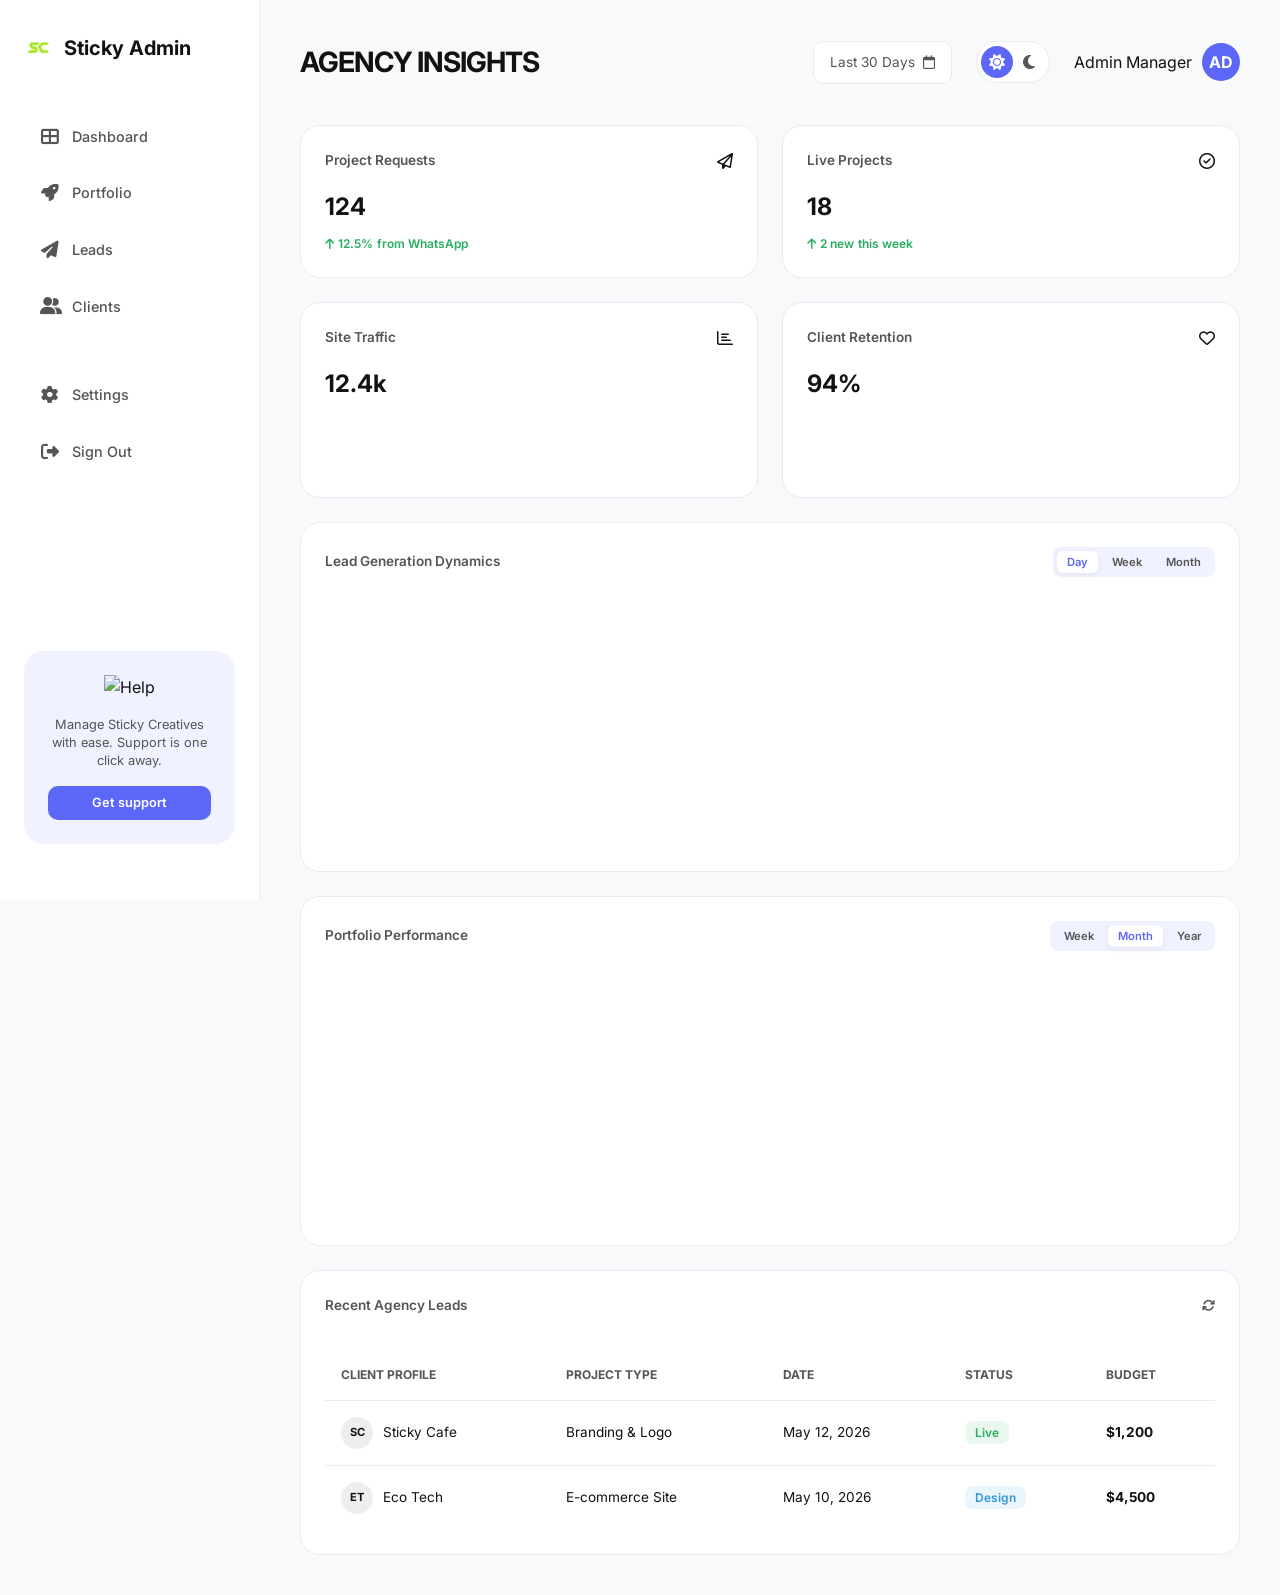
==== admin-dashboard.html @ 8ca0e558 "Finalize admin dashboard interactivity: interactive graphs, functional calendar, and client project " ====
<!DOCTYPE html>
<html lang="en">
<head>
    <meta charset="UTF-8">
    <meta name="viewport" content="width=device-width, initial-scale=1.0">
    <title>Admin Dashboard | Sticky Creatives</title>
    <link rel="icon" type="image/png" href="sticky-icon.png">
    <link rel="stylesheet" href="style.css">
    <link rel="stylesheet" href="https://cdnjs.cloudflare.com/ajax/libs/font-awesome/6.4.0/css/all.min.css">
    <link href="https://fonts.googleapis.com/css2?family=Inter:wght@300;400;500;600;700&display=swap" rel="stylesheet">
    <script src="https://cdn.jsdelivr.net/npm/chart.js"></script>
    <style>
        :root {
            --sidebar-width: 260px;
            --header-height: 80px;
            --transition: all 0.3s cubic-bezier(0.4, 0, 0.2, 1);
            
            /* Light Theme (Default in Image) */
            --bg-body: #F8F9FB;
            --bg-card: #FFFFFF;
            --bg-sidebar: #FFFFFF;
            --border-color: #E8EBF1;
            --text-main: #1A1D23;
            --text-muted: #8E95A2;
            --accent-primary: #5C67F7;
            --accent-secondary: #FF8F6B;
            --accent-success: #27AE60;
            --nav-active-bg: #F0F2FF;
            --nav-active-text: #5C67F7;
        }

        [data-theme="dark"] {
            --bg-body: #0C0D11;
            --bg-card: #15171E;
            --bg-sidebar: #15171E;
            --border-color: #242831;
            --text-main: #E2E4E9;
            --text-muted: #9499A5;
            --accent-primary: #5C67F7;
            --nav-active-bg: #FFFFFF;
            --nav-active-text: #1A1D23;
        }

        * {
            margin: 0;
            padding: 0;
            box-sizing: border-box;
            font-family: 'Inter', sans-serif;
        }

        body {
            background-color: var(--bg-body);
            color: var(--text-main);
            display: flex;
            min-height: 100vh;
            overflow-x: hidden;
            transition: background-color 0.4s ease;
        }

        /* Sidebar Styles */
        .sidebar {
            width: var(--sidebar-width);
            background: var(--bg-sidebar);
            border-right: 1px solid var(--border-color);
            display: flex;
            flex-direction: column;
            padding: 2rem 1.5rem;
            position: fixed;
            height: 100vh;
            z-index: 100;
            transition: var(--transition);
        }

        .sidebar-logo {
            display: flex;
            align-items: center;
            gap: 12px;
            margin-bottom: 3rem;
            font-weight: 700;
            font-size: 1.25rem;
            color: var(--text-main);
        }

        .sidebar-logo i {
            color: var(--accent-primary);
            font-size: 1.5rem;
        }

        .nav-group {
            margin-bottom: 2rem;
        }

        .nav-menu {
            list-style: none;
        }

        .nav-item {
            margin-bottom: 8px;
        }

        .nav-link {
            display: flex;
            align-items: center;
            gap: 12px;
            padding: 0.8rem 1rem;
            color: var(--text-muted);
            text-decoration: none;
            border-radius: 12px;
            font-weight: 500;
            font-size: 0.9rem;
            transition: var(--transition);
            cursor: pointer;
        }

        .nav-link:hover {
            color: var(--text-main);
            background: rgba(0, 0, 0, 0.02);
        }

        [data-theme="dark"] .nav-link:hover {
            background: rgba(255, 255, 255, 0.05);
        }

        .card:hover {
            transform: translateY(-5px);
            border-color: var(--accent-primary);
            box-shadow: 0 10px 30px rgba(92, 103, 247, 0.08);
        }

        [data-theme="light"] .card:hover {
            border-color: #AFFF00;
            box-shadow: 0 10px 30px rgba(175, 255, 0, 0.15);
        }

        /* View Switching */
        .view-section {
            display: none;
        }

        .view-section.active {
            display: block;
            animation: fadeIn 0.4s ease-out;
        }

        @keyframes fadeIn {
            from { opacity: 0; transform: translateY(10px); }
            to { opacity: 1; transform: translateY(0); }
        }

        /* Portfolio Specific */
        .upload-zone {
            border: 2px dashed var(--border-color);
            border-radius: 20px;
            padding: 3rem;
            text-align: center;
            cursor: pointer;
            transition: var(--transition);
            margin-bottom: 2rem;
        }

        .upload-zone:hover {
            border-color: var(--accent-primary);
            background: rgba(92, 103, 247, 0.02);
        }

        .portfolio-grid {
            display: grid;
            grid-template-columns: repeat(auto-fill, minmax(200px, 1fr));
            gap: 1.5rem;
        }

        .portfolio-item {
            position: relative;
            border-radius: 15px;
            overflow: hidden;
            aspect-ratio: 1;
            background: #eee;
        }

        .portfolio-item img {
            width: 100%;
            height: 100%;
            object-fit: cover;
        }

        .portfolio-item-overlay {
            position: absolute;
            inset: 0;
            background: rgba(0,0,0,0.5);
            display: flex;
            align-items: center;
            justify-content: center;
            opacity: 0;
            transition: var(--transition);
        }

        .portfolio-item:hover .portfolio-item-overlay {
            opacity: 1;
        }

        /* Form Controls */
        .form-group {
            margin-bottom: 1.5rem;
        }

        .form-group label {
            display: block;
            font-size: 0.85rem;
            font-weight: 600;
            margin-bottom: 0.5rem;
            color: var(--text-muted);
        }

        .form-control {
            width: 100%;
            padding: 0.8rem 1rem;
            border: 1px solid var(--border-color);
            border-radius: 12px;
            background: var(--bg-card);
            color: var(--text-main);
            font-size: 0.9rem;
        }

        /* Time Controls for Graphs */
        .time-controls {
            display: flex;
            background: var(--nav-active-bg);
            padding: 4px;
            border-radius: 8px;
            gap: 4px;
        }

        .time-btn {
            border: none;
            background: transparent;
            color: var(--text-muted);
            padding: 4px 10px;
            border-radius: 6px;
            font-size: 0.7rem;
            font-weight: 600;
            cursor: pointer;
            transition: var(--transition);
        }

        .time-btn:hover {
            color: var(--accent-primary);
        }

        .time-btn.active {
            background: var(--bg-card);
            color: var(--accent-primary);
            box-shadow: 0 2px 8px rgba(0,0,0,0.05);
        }

        .nav-link i {
            font-size: 1.1rem;
            width: 20px;
            text-align: center;
        }

        .sidebar-bottom {
            margin-top: auto;
        }

        .help-card {
            background: var(--nav-active-bg);
            border-radius: 20px;
            padding: 1.5rem;
            text-align: center;
            margin-bottom: 1.5rem;
        }

        .help-card img {
            width: 80px;
            margin-top: -40px;
            margin-bottom: 1rem;
        }

        .help-card p {
            font-size: 0.8rem;
            color: var(--text-muted);
            margin-bottom: 1rem;
            line-height: 1.4;
        }

        .btn-help {
            background: var(--accent-primary);
            color: white;
            border: none;
            padding: 0.6rem 1.2rem;
            border-radius: 10px;
            font-size: 0.8rem;
            font-weight: 600;
            cursor: pointer;
            width: 100%;
        }

        /* Main Content */
        .main-container {
            margin-left: var(--sidebar-width);
            flex-grow: 1;
            padding: 2.5rem;
            width: calc(100% - var(--sidebar-width));
        }

        .header {
            display: flex;
            justify-content: space-between;
            align-items: center;
            margin-bottom: 2.5rem;
        }

        .header-title h1 {
            font-size: 1.75rem;
            font-weight: 700;
        }

        .header-actions {
            display: flex;
            align-items: center;
            gap: 1.5rem;
        }

        .date-picker {
            background: var(--bg-card);
            border: 1px solid var(--border-color);
            padding: 0.6rem 1rem;
            border-radius: 10px;
            font-size: 0.85rem;
            color: var(--text-muted);
            display: flex;
            align-items: center;
            gap: 8px;
        }

        .theme-toggle {
            display: flex;
            background: var(--bg-card);
            border: 1px solid var(--border-color);
            padding: 4px;
            border-radius: 100px;
            cursor: pointer;
        }

        .theme-btn {
            width: 32px;
            height: 32px;
            display: flex;
            align-items: center;
            justify-content: center;
            border-radius: 50%;
            color: var(--text-muted);
            transition: var(--transition);
        }

        .theme-btn.active {
            background: var(--accent-primary);
            color: white;
        }

        .user-profile {
            display: flex;
            align-items: center;
            gap: 10px;
        }

        .user-profile img {
            width: 38px;
            height: 38px;
            border-radius: 50%;
            object-fit: cover;
        }

        /* Grid Layout */
        .dashboard-grid {
            display: grid;
            grid-template-columns: repeat(4, 1fr);
            gap: 1.5rem;
        }

        .card {
            background: var(--bg-card);
            border: 1px solid var(--border-color);
            border-radius: 20px;
            padding: 1.5rem;
            transition: var(--transition);
        }

        .card-header {
            display: flex;
            justify-content: space-between;
            align-items: center;
            margin-bottom: 1rem;
        }

        .card-title {
            font-size: 0.85rem;
            color: var(--text-muted);
            font-weight: 600;
        }

        .card-value {
            font-size: 1.5rem;
            font-weight: 700;
            margin-bottom: 0.5rem;
        }

        .card-trend {
            font-size: 0.75rem;
            font-weight: 600;
            display: flex;
            align-items: center;
            gap: 4px;
        }

        .trend-up { color: var(--accent-success); }
        .trend-down { color: #E74C3C; }

        /* Custom Card Styles from Image */
        .card-orders { grid-column: span 1; }
        .card-approved { grid-column: span 1; }
        .card-users { grid-column: span 1; }
        .card-subscriptions { grid-column: span 1; }

        .card-total { grid-column: span 1; }
        .card-revenue { grid-column: span 1; }

        .card-sales { grid-column: span 2; min-height: 350px; }
        .card-invoices { grid-column: span 1; }
        .card-funds { grid-column: span 1; }

        .card-activity { grid-column: span 2; min-height: 350px; }
        .card-table { grid-column: span 2; }

        /* Tables */
        .data-table {
            width: 100%;
            border-collapse: collapse;
            margin-top: 1rem;
        }

        .data-table th {
            text-align: left;
            font-size: 0.75rem;
            color: var(--text-muted);
            text-transform: uppercase;
            padding: 1rem;
            border-bottom: 1px solid var(--border-color);
        }

        .data-table td {
            padding: 1rem;
            font-size: 0.85rem;
            border-bottom: 1px solid var(--border-color);
        }

        .data-table tr:last-child td {
            border-bottom: none;
        }

        .status-badge {
            padding: 4px 10px;
            border-radius: 8px;
            font-size: 0.75rem;
            font-weight: 600;
        }

        .status-delivered { background: rgba(39, 174, 96, 0.1); color: #27AE60; }
        .status-processed { background: rgba(52, 152, 219, 0.1); color: #3498DB; }
        .status-cancelled { background: rgba(231, 76, 60, 0.1); color: #E74C3C; }

        .user-cell {
            display: flex;
            align-items: center;
            gap: 10px;
        }

        .user-cell img {
            width: 32px;
            height: 32px;
            border-radius: 50%;
        }

        @media (max-width: 1400px) {
            .dashboard-grid { grid-template-columns: repeat(2, 1fr); }
            .card-sales, .card-activity, .card-table { grid-column: span 2; }
        }

        @media (max-width: 992px) {
            .sidebar { transform: translateX(-100%); }
            .main-container { margin-left: 0; width: 100%; }
        }
    </style>
</head>
<body data-theme="light">

    <aside class="sidebar">
        <div class="sidebar-logo">
            <img src="sticky-icon.png" alt="Logo" style="height: 28px; filter: none;">
            <span>Sticky Admin</span>
        </div>

        <div class="nav-group">
            <ul class="nav-menu">
                <li class="nav-item">
                    <a class="nav-link active" onclick="showView('dashboard')">
                        <i class="fas fa-th-large"></i>
                        <span>Dashboard</span>
                    </a>
                </li>
                <li class="nav-item">
                    <a class="nav-link" onclick="showView('portfolio')">
                        <i class="fas fa-rocket"></i>
                        <span>Portfolio</span>
                    </a>
                </li>
                <li class="nav-item">
                    <a class="nav-link" onclick="showView('leads')">
                        <i class="fas fa-paper-plane"></i>
                        <span>Leads</span>
                    </a>
                </li>
                <li class="nav-item">
                    <a class="nav-link" onclick="showView('clients')">
                        <i class="fas fa-user-friends"></i>
                        <span>Clients</span>
                    </a>
                </li>
            </ul>
        </div>

        <div class="nav-group">
            <ul class="nav-menu">
                <li class="nav-item">
                    <a class="nav-link" onclick="showView('settings')">
                        <i class="fas fa-cog"></i>
                        <span>Settings</span>
                    </a>
                </li>
                <li class="nav-item">
                    <a class="nav-link" href="admin.html" onclick="logout(event)">
                        <i class="fas fa-sign-out-alt"></i>
                        <span>Sign Out</span>
                    </a>
                </li>
            </ul>
        </div>

        <div class="sidebar-bottom">
            <div class="help-card">
                <img src="https://cdn-icons-png.flaticon.com/512/4140/4140037.png" alt="Help">
                <p>Manage Sticky Creatives with ease. Support is one click away.</p>
                <button class="btn-help" onclick="getSupport()">Get support</button>
            </div>
        </div>
    </aside>

    <main class="main-container">
        <header class="header">
            <div class="header-title">
                <h1>Agency Insights</h1>
            </div>
            <div class="header-actions">
                <div class="date-picker" onclick="openCalendar()">
                    <span>Last 30 Days</span>
                    <i class="far fa-calendar"></i>
                </div>
                <div class="theme-toggle" onclick="toggleTheme()">
                    <div class="theme-btn active" id="theme-light">
                        <i class="fas fa-sun"></i>
                    </div>
                    <div class="theme-btn" id="theme-dark">
                        <i class="fas fa-moon"></i>
                    </div>
                </div>
                <div class="user-profile">
                    <span>Admin Manager</span>
                    <div style="width: 38px; height: 38px; border-radius: 50%; background: var(--accent-primary); display: flex; align-items: center; justify-content: center; color: white; font-weight: bold;">AD</div>
                </div>
            </div>
        </header>

        <div id="dashboard-view" class="view-section active">
            <div class="dashboard-grid">
                <!-- Row 1 -->
                <div class="card card-orders">
                    <div class="card-header">
                        <span class="card-title">Project Requests</span>
                        <i class="far fa-paper-plane"></i>
                    </div>
                    <div class="card-value">124</div>
                    <div class="card-trend trend-up">
                        <i class="fas fa-arrow-up"></i> 12.5% <span>from WhatsApp</span>
                    </div>
                </div>

                <div class="card card-approved">
                    <div class="card-header">
                        <span class="card-title">Live Projects</span>
                        <i class="far fa-check-circle"></i>
                    </div>
                    <div class="card-value">18</div>
                    <div class="card-trend trend-up">
                        <i class="fas fa-arrow-up"></i> 2 new <span>this week</span>
                    </div>
                </div>

                <div class="card card-users">
                    <div class="card-header">
                        <span class="card-title">Site Traffic</span>
                        <i class="far fa-chart-bar"></i>
                    </div>
                    <div class="card-value">12.4k</div>
                    <div style="height: 60px; margin-top: 10px;">
                        <canvas id="usersChart"></canvas>
                    </div>
                </div>

                <div class="card card-subscriptions">
                    <div class="card-header">
                        <span class="card-title">Client Retention</span>
                        <i class="far fa-heart"></i>
                    </div>
                    <div class="card-value">94%</div>
                    <div style="height: 60px; margin-top: 10px;">
                        <canvas id="subsChart"></canvas>
                    </div>
                </div>

                <!-- Row 2 -->
                <div class="card card-sales">
                    <div class="card-header">
                        <span class="card-title">Lead Generation Dynamics</span>
                        <div class="time-controls">
                            <button class="time-btn active" onclick="updateSalesData('day')">Day</button>
                            <button class="time-btn" onclick="updateSalesData('week')">Week</button>
                            <button class="time-btn" onclick="updateSalesData('month')">Month</button>
                        </div>
                    </div>
                    <div style="height: 250px;">
                        <canvas id="salesChart"></canvas>
                    </div>
                </div>

                <div class="card card-activity">
                    <div class="card-header">
                        <span class="card-title">Portfolio Performance</span>
                        <div class="time-controls">
                            <button class="time-btn" onclick="updateActivityData('week')">Week</button>
                            <button class="time-btn active" onclick="updateActivityData('month')">Month</button>
                            <button class="time-btn" onclick="updateActivityData('year')">Year</button>
                        </div>
                    </div>
                    <div style="height: 250px;">
                        <canvas id="activityChart"></canvas>
                    </div>
                </div>

                <div class="card card-table">
                    <div class="card-header">
                        <span class="card-title">Recent Agency Leads</span>
                        <i class="fas fa-sync" style="font-size: 0.8rem; color: var(--text-muted); cursor:pointer;"></i>
                    </div>
                    <div style="overflow-x: auto;">
                        <table class="data-table">
                            <thead>
                                <tr>
                                    <th>Client Profile</th>
                                    <th>Project Type</th>
                                    <th>Date</th>
                                    <th>Status</th>
                                    <th>Budget</th>
                                </tr>
                            </thead>
                            <tbody>
                                <tr>
                                    <td>
                                        <div class="user-cell">
                                            <div style="width: 32px; height: 32px; border-radius: 50%; background: #eee; display: flex; align-items: center; justify-content: center; font-size: 0.7rem; font-weight: bold;">SC</div>
                                            <span>Sticky Cafe</span>
                                        </div>
                                    </td>
                                    <td>Branding & Logo</td>
                                    <td>May 12, 2026</td>
                                    <td><span class="status-badge status-delivered">Live</span></td>
                                    <td><strong>$1,200</strong></td>
                                </tr>
                                <tr>
                                    <td>
                                        <div class="user-cell">
                                            <div style="width: 32px; height: 32px; border-radius: 50%; background: #eee; display: flex; align-items: center; justify-content: center; font-size: 0.7rem; font-weight: bold;">ET</div>
                                            <span>Eco Tech</span>
                                        </div>
                                    </td>
                                    <td>E-commerce Site</td>
                                    <td>May 10, 2026</td>
                                    <td><span class="status-badge status-processed">Design</span></td>
                                    <td><strong>$4,500</strong></td>
                                </tr>
                            </tbody>
                        </table>
                    </div>
                </div>
            </div>
        </div>

        <!-- Portfolio View -->
        <div id="portfolio-view" class="view-section">
            <div class="header" style="margin-bottom: 1.5rem;">
                <h2 style="font-size: 1.5rem;">Portfolio Management</h2>
                <button class="btn-help" style="width: auto; padding: 0.6rem 1.5rem;" onclick="document.getElementById('upload-modal').style.display='flex'">+ Add New Work</button>
            </div>
            
            <div class="card" style="margin-bottom: 2rem;">
                <div class="upload-zone" onclick="document.getElementById('upload-modal').style.display='flex'">
                    <i class="fas fa-cloud-upload-alt" style="font-size: 3rem; color: var(--accent-primary); margin-bottom: 1rem;"></i>
                    <h3>Upload New Project Image</h3>
                    <p>Drag and drop or click to browse files</p>
                </div>
            </div>

            <div class="portfolio-grid">
                <div class="portfolio-item">
                    <img src="https://images.unsplash.com/photo-1561070791-2526d30994b5?ixlib=rb-1.2.1&auto=format&fit=crop&w=400&q=80" alt="Work 1">
                    <div class="portfolio-item-overlay">
                        <button class="btn-help" style="width: auto;"><i class="fas fa-trash"></i></button>
                    </div>
                </div>
                <div class="portfolio-item">
                    <img src="https://images.unsplash.com/photo-1558655146-d09347e92766?ixlib=rb-1.2.1&auto=format&fit=crop&w=400&q=80" alt="Work 2">
                    <div class="portfolio-item-overlay">
                        <button class="btn-help" style="width: auto;"><i class="fas fa-trash"></i></button>
                    </div>
                </div>
                <div class="portfolio-item">
                    <img src="https://images.unsplash.com/photo-1626785774573-4b799315345d?ixlib=rb-1.2.1&auto=format&fit=crop&w=400&q=80" alt="Work 3">
                    <div class="portfolio-item-overlay">
                        <button class="btn-help" style="width: auto;"><i class="fas fa-trash"></i></button>
                    </div>
                </div>
            </div>
        </div>

        <!-- Leads View -->
        <div id="leads-view" class="view-section">
            <h2 style="margin-bottom: 1.5rem;">Incoming Leads</h2>
            <div class="card card-table">
                <table class="data-table">
                    <thead>
                        <tr>
                            <th>Name</th>
                            <th>Email</th>
                            <th>Project</th>
                            <th>Source</th>
                            <th>Date</th>
                            <th>Action</th>
                        </tr>
                    </thead>
                    <tbody>
                        <tr>
                            <td>John Doe</td>
                            <td>john@example.com</td>
                            <td>Web Design</td>
                            <td>Contact Form</td>
                            <td>May 13, 2026</td>
                            <td><button class="btn-help" style="width: auto; padding: 4px 10px;">Reply</button></td>
                        </tr>
                        <tr>
                            <td>Sarah Smith</td>
                            <td>sarah@tech.co</td>
                            <td>Branding</td>
                            <td>WhatsApp</td>
                            <td>May 12, 2026</td>
                            <td><button class="btn-help" style="width: auto; padding: 4px 10px;">Reply</button></td>
                        </tr>
                    </tbody>
                </table>
            </div>
        </div>

        <!-- Clients View -->
        <div id="clients-view" class="view-section">
            <h2 style="margin-bottom: 1.5rem;">Our Clients</h2>
            <div class="dashboard-grid" style="grid-template-columns: repeat(auto-fill, minmax(300px, 1fr));">
                <div class="card">
                    <div class="user-profile" style="margin-bottom: 1rem;">
                        <div style="width: 50px; height: 50px; border-radius: 50%; background: #AFFF00; display: flex; align-items: center; justify-content: center; font-weight: bold; color: #000;">SC</div>
                        <div>
                            <div style="font-weight: 700;">Sticky Cafe</div>
                            <div style="font-size: 0.8rem; color: var(--text-muted);">Active Client</div>
                        </div>
                    </div>
                    <p style="font-size: 0.85rem; color: var(--text-muted); margin-bottom: 1rem;">Working on full branding suite and menu design.</p>
                    <button class="btn-help" style="width: 100%;" onclick="showClientProjects('Sticky Cafe')">View Projects</button>
                </div>
                <div class="card">
                    <div class="user-profile" style="margin-bottom: 1rem;">
                        <div style="width: 50px; height: 50px; border-radius: 50%; background: #5C67F7; display: flex; align-items: center; justify-content: center; font-weight: bold; color: #fff;">ET</div>
                        <div>
                            <div style="font-weight: 700;">Eco Tech</div>
                            <div style="font-size: 0.8rem; color: var(--text-muted);">Project-based</div>
                        </div>
                    </div>
                    <p style="font-size: 0.85rem; color: var(--text-muted); margin-bottom: 1rem;">E-commerce development for sustainable products.</p>
                    <button class="btn-help" style="width: 100%;" onclick="showClientProjects('Eco Tech')">View Projects</button>
                </div>
            </div>
        </div>

        <!-- Settings View -->
        <div id="settings-view" class="view-section">
            <h2 style="margin-bottom: 1.5rem;">Agency Settings</h2>
            <div class="card" style="max-width: 600px;">
                <div class="form-group">
                    <label>Agency Name</label>
                    <input type="text" class="form-control" value="Sticky Creatives">
                </div>
                <div class="form-group">
                    <label>Admin Email</label>
                    <input type="email" class="form-control" value="admin@stickycreatives.com">
                </div>
                <div class="form-group">
                    <label>WhatsApp Integration Number</label>
                    <input type="text" class="form-control" value="+254 700 000 000">
                </div>
                <button class="btn-help" style="width: auto; padding: 0.8rem 2rem;">Save Changes</button>
            </div>
        </div>
    </main>

    <!-- Upload Modal -->
    <div id="upload-modal" style="display: none; position: fixed; inset: 0; background: rgba(0,0,0,0.5); z-index: 1000; align-items: center; justify-content: center; backdrop-filter: blur(5px);">
        <div class="card" style="width: 500px; padding: 2.5rem;">
            <div class="header" style="margin-bottom: 2rem;">
                <h2>Add New Project</h2>
                <i class="fas fa-times" style="cursor: pointer;" onclick="document.getElementById('upload-modal').style.display='none'"></i>
            </div>
            <div class="form-group">
                <label>Project Title</label>
                <input type="text" class="form-control" placeholder="e.g. Modern Branding">
            </div>
            <div class="form-group">
                <label>Category</label>
                <select class="form-control">
                    <option>Web Design</option>
                    <option>Branding</option>
                    <option>Social Media</option>
                </select>
            </div>
            <div class="upload-zone" style="padding: 1.5rem; margin-bottom: 1.5rem;">
                <i class="fas fa-image" style="font-size: 2rem; color: var(--accent-primary); margin-bottom: 0.5rem;"></i>
                <p style="font-size: 0.8rem;">Click to upload image</p>
            </div>
            <button class="btn-help" style="width: 100%; padding: 1rem;">Publish to Portfolio</button>
        </div>
    </div>

    <!-- Calendar Modal -->
    <div id="calendar-modal" style="display: none; position: fixed; inset: 0; background: rgba(0,0,0,0.5); z-index: 1000; align-items: center; justify-content: center; backdrop-filter: blur(5px);">
        <div class="card" style="width: 400px; padding: 2rem;">
            <div class="header" style="margin-bottom: 1.5rem;">
                <h2>Select Period</h2>
                <i class="fas fa-times" style="cursor: pointer;" onclick="document.getElementById('calendar-modal').style.display='none'"></i>
            </div>
            <div style="display: grid; grid-template-columns: repeat(3, 1fr); gap: 10px;">
                <button class="btn-help" style="width: auto;" onclick="selectDate('May 2026')">May 2026</button>
                <button class="btn-help" style="width: auto;" onclick="selectDate('April 2026')">April 2026</button>
                <button class="btn-help" style="width: auto;" onclick="selectDate('March 2026')">March 2026</button>
                <button class="btn-help" style="width: auto;" onclick="selectDate('Feb 2026')">Feb 2026</button>
                <button class="btn-help" style="width: auto;" onclick="selectDate('Jan 2026')">Jan 2026</button>
                <button class="btn-help" style="width: auto;" onclick="selectDate('Q1 2026')">Q1 2026</button>
            </div>
        </div>
    </div>

    <script>
        function toggleTheme() {
            const body = document.body;
            const currentTheme = body.getAttribute('data-theme');
            const newTheme = currentTheme === 'light' ? 'dark' : 'light';
            
            body.setAttribute('data-theme', newTheme);
            document.getElementById('theme-light').classList.toggle('active');
            document.getElementById('theme-dark').classList.toggle('active');
            
            // Save theme preference
            localStorage.setItem('admin_theme', newTheme);
            
            // Update charts colors
            updateCharts(newTheme);
        }

        // Load saved theme
        const savedTheme = localStorage.getItem('admin_theme') || 'light';
        document.body.setAttribute('data-theme', savedTheme);
        if (savedTheme === 'dark') {
            document.getElementById('theme-light').classList.remove('active');
            document.getElementById('theme-dark').classList.add('active');
        }

        // Charts
        let salesChart, activityChart, usersChart, subsChart;

        function initCharts() {
            const isDark = document.body.getAttribute('data-theme') === 'dark';
            const gridColor = isDark ? '#242831' : '#E8EBF1';
            const textColor = isDark ? '#9499A5' : '#8E95A2';

            // Sales Chart (Bar)
            const ctxSales = document.getElementById('salesChart').getContext('2d');
            salesChart = new Chart(ctxSales, {
                type: 'bar',
                data: {
                    labels: ['Mon', 'Tue', 'Wed', 'Thu', 'Fri', 'Sat', 'Sun'],
                    datasets: [{
                        label: 'Leads',
                        data: [12, 19, 15, 25, 22, 30, 28],
                        backgroundColor: '#5C67F7',
                        borderRadius: 5,
                        barThickness: 12
                    }]
                },
                options: {
                    responsive: true,
                    maintainAspectRatio: false,
                    plugins: { legend: { display: false } },
                    scales: {
                        y: { 
                            grid: { color: gridColor, drawBorder: false },
                            ticks: { color: textColor, font: { size: 10 } }
                        },
                        x: { 
                            grid: { display: false },
                            ticks: { color: textColor, font: { size: 10 } }
                        }
                    }
                }
            });

            // Activity Chart (Line)
            const ctxActivity = document.getElementById('activityChart').getContext('2d');
            activityChart = new Chart(ctxActivity, {
                type: 'line',
                data: {
                    labels: ['Jan', 'Feb', 'Mar', 'Apr', 'May', 'Jun', 'Jul'],
                    datasets: [{
                        data: [5, 8, 12, 10, 18, 15, 22],
                        borderColor: '#9B51E0',
                        backgroundColor: 'transparent',
                        borderWidth: 3,
                        pointRadius: 4,
                        pointBackgroundColor: '#9B51E0',
                        tension: 0.4
                    }]
                },
                options: {
                    responsive: true,
                    maintainAspectRatio: false,
                    plugins: { legend: { display: false } },
                    scales: {
                        y: { 
                            grid: { color: gridColor, drawBorder: false },
                            ticks: { color: textColor, font: { size: 10 } }
                        },
                        x: { 
                            grid: { display: false },
                            ticks: { color: textColor, font: { size: 10 } }
                        }
                    }
                }
            });

            // Small Users Chart (Donut)
            const ctxUsers = document.getElementById('usersChart').getContext('2d');
            usersChart = new Chart(ctxUsers, {
                type: 'doughnut',
                data: {
                    labels: ['Search', 'Social', 'Direct'],
                    datasets: [{
                        data: [45, 35, 20],
                        backgroundColor: ['#F2994A', '#F2C94C', '#EB5757'],
                        borderWidth: 0,
                        cutout: '75%'
                    }]
                },
                options: {
                    responsive: true,
                    maintainAspectRatio: false,
                    plugins: { legend: { display: false } }
                }
            });

            // Small Subs Chart (Donut)
            const ctxSubs = document.getElementById('subsChart').getContext('2d');
            subsChart = new Chart(ctxSubs, {
                type: 'doughnut',
                data: {
                    labels: ['Recurring', 'One-time'],
                    datasets: [{
                        data: [85, 15],
                        backgroundColor: ['#2D9CDB', '#56CCF2'],
                        borderWidth: 0,
                        cutout: '75%'
                    }]
                },
                options: {
                    responsive: true,
                    maintainAspectRatio: false,
                    plugins: { legend: { display: false } }
                }
            });
        }

        function updateCharts(theme) {
            const isDark = theme === 'dark';
            const gridColor = isDark ? '#242831' : '#E8EBF1';
            const textColor = isDark ? '#9499A5' : '#8E95A2';

            if(salesChart) {
                salesChart.options.scales.y.grid.color = gridColor;
                salesChart.options.scales.y.ticks.color = textColor;
                salesChart.options.scales.x.ticks.color = textColor;
                salesChart.update();
            }
            if(activityChart) {
                activityChart.options.scales.y.grid.color = gridColor;
                activityChart.options.scales.y.ticks.color = textColor;
                activityChart.options.scales.x.ticks.color = textColor;
                activityChart.update();
            }
        }

        window.onload = initCharts;

        function showView(viewId) {
            console.log("Switching to view:", viewId);
            
            // Hide all views
            document.querySelectorAll('.view-section').forEach(section => {
                section.classList.remove('active');
            });
            
            // Show target view
            const targetView = document.getElementById(viewId + '-view');
            if (targetView) {
                targetView.classList.add('active');
            }
            
            // Update sidebar active state
            document.querySelectorAll('.nav-link').forEach(link => {
                link.classList.remove('active');
                if (link.getAttribute('onclick') && link.getAttribute('onclick').includes(viewId)) {
                    link.classList.add('active');
                }
            });

            // Update Header Title
            const titles = {
                'dashboard': 'Agency Insights',
                'portfolio': 'Project Portfolio',
                'leads': 'Leads & Inquiries',
                'clients': 'Client Relationships',
                'settings': 'Admin Preferences'
            };
            if (titles[viewId]) {
                document.querySelector('.header-title h1').innerText = titles[viewId];
            }
        }

        // Graph Update Logic
        const salesData = {
            day: [12, 19, 15, 25, 22, 30, 28],
            week: [120, 150, 140, 200, 180, 250, 210],
            month: [450, 600, 550, 800, 750, 950, 850]
        };

        const activityData = {
            week: [5, 8, 12, 10, 18, 15, 22],
            month: [25, 35, 45, 40, 60, 55, 75],
            year: [200, 450, 300, 600, 400, 750, 500]
        };

        function updateSalesData(type) {
            salesChart.data.datasets[0].data = salesData[type];
            salesChart.update();
            
            // Update UI
            event.target.parentElement.querySelectorAll('.time-btn').forEach(btn => btn.classList.remove('active'));
            event.target.classList.add('active');
        }

        function updateActivityData(type) {
            activityChart.data.datasets[0].data = activityData[type];
            activityChart.update();
            
            // Update UI
            event.target.parentElement.querySelectorAll('.time-btn').forEach(btn => btn.classList.remove('active'));
            event.target.classList.add('active');
        }

        function showClientProjects(clientName) {
            alert("Showing all projects for: " + clientName + "\n\n1. " + clientName + " Branding\n2. " + clientName + " Web Development\n3. " + clientName + " UI Design");
        }

        function openCalendar() {
            document.getElementById('calendar-modal').style.display = 'flex';
        }

        function selectDate(dateStr) {
            document.querySelector('.date-picker span').innerText = dateStr;
            document.getElementById('calendar-modal').style.display = 'none';
            // Mock data update
            alert("Dashboard data updated for: " + dateStr);
        }

        function getSupport() {
            const ticketId = "STK-" + Math.floor(Math.random() * 10000);
            alert("Support Ticket Created: " + ticketId + "\n\nAn agent from Sticky Creatives will contact you shortly via email or WhatsApp.");
        }

        function logout(e) {
            e.preventDefault();
            if(confirm("Are you sure you want to sign out?")) {
                window.location.href = "admin.html";
            }
        }
    </script>
</body>
</html>
---- style.css ----
@import url('https://fonts.googleapis.com/css2?family=Outfit:wght@300;400;600;800&display=swap');

:root {
    /* Base Colors */
    --primary: #AFFF00;
    --primary-dark: #8ED000;
    --white: #FFFFFF;
    --black: #000000;
    --transition: all 0.4s cubic-bezier(0.16, 1, 0.3, 1);
    --shadow: 0 20px 40px rgba(0, 0, 0, 0.1);
    
    /* Theme Variables - Dark Mode (Default) */
    --bg-main: #0A0A0A;
    --bg-secondary: #141414;
    --text-main: #FFFFFF;
    --text-muted: rgba(255, 255, 255, 0.6);
    --hero-glow-1: rgba(175, 255, 0, 0.08);
    --hero-glow-2: rgba(255, 255, 255, 0.05); /* Changed to White */
}

[data-theme="light"] {
    --bg-main: #F4F4F4;
    --bg-main-rgb: 244, 244, 244;
    --bg-secondary: #EBEBEB;
    --bg-secondary-rgb: 235, 235, 235;
    --text-main: #121212;
    --text-muted: #555555;
    --glass-bg: rgba(255, 255, 255, 0.85); /* More opaque for visibility */
    --glass-border: rgba(0, 0, 0, 0.05);
    --glass-text: #121212;
    --glass-blur: 40px;
    --primary-glow: rgba(175, 255, 0, 0.4);
    --hero-glow-1: rgba(175, 255, 0, 0.35);
    --hero-glow-2: rgba(255, 255, 255, 0.9); /* Changed to White, high visibility */
}

[data-theme="dark"] {
    --bg-main: #0A0A0A;
    --bg-main-rgb: 10, 10, 10;
    --bg-secondary: #121212;
    --bg-secondary-rgb: 18, 18, 18;
    --text-main: #FFFFFF;
    --text-muted: #888888;
    --glass-bg: rgba(255, 255, 255, 0.03);
    --glass-border: rgba(255, 255, 255, 0.06);
    --glass-text: #FFFFFF;
    --glass-blur: 20px;
    --primary-glow: rgba(175, 255, 0, 0.2);
    --hero-glow-1: rgba(175, 255, 0, 0.1);
    --hero-glow-2: rgba(255, 255, 255, 0.08); /* Changed to White */
}

* {
    margin: 0;
    padding: 0;
    box-sizing: border-box;
    font-family: 'Outfit', sans-serif;
}

body {
    background-color: var(--bg-main);
    color: var(--text-main);
    line-height: 1.6;
    overflow-x: hidden;
    transition: background-color 0.5s ease, color 0.5s ease;
}

/* Animations */
@keyframes fadeInUp {
    from { opacity: 0; transform: translateY(30px); }
    to { opacity: 1; transform: translateY(0); }
}

@keyframes float {
    0% { transform: translateY(0px); }
    50% { transform: translateY(-10px); }
    100% { transform: translateY(0px); }
}

.animate {
    opacity: 0;
    transform: translateY(30px);
    transition: opacity 1.2s cubic-bezier(0.16, 1, 0.3, 1), 
                transform 1.2s cubic-bezier(0.16, 1, 0.3, 1);
}

.animate.visible {
    opacity: 1;
    transform: translateY(0);
}

/* Layout */
.container {
    max-width: 1300px;
    margin: 0 auto;
    padding: 0 5%;
    width: 100%;
}

section {
    padding: 140px 0;
}

/* Typography */
h1, h2, h3 {
    font-weight: 800;
    text-transform: uppercase;
    letter-spacing: -1px;
}

.section-title {
    text-align: center;
    margin-bottom: 50px;
    font-size: 2.5rem;
}

.section-title span {
    color: var(--primary);
}

/* Navbar Redesign - Edge-to-Edge */
nav {
    position: fixed;
    top: 0;
    width: 100%;
    z-index: 1000;
    background: rgba(10, 10, 10, 0.8);
    backdrop-filter: blur(20px);
    border-bottom: 1px solid rgba(255, 255, 255, 0.05);
    transition: top 0.4s ease, background 0.4s ease;
}

nav.nav-hidden {
    top: -120px;
}

.nav-container {
    max-width: 1400px;
    margin: 0 auto;
    padding: 0.8rem 2rem;
    display: flex;
    justify-content: space-between;
    align-items: center;
}

.nav-glass {
    width: 100%;
    display: flex;
    justify-content: space-between;
    align-items: center;
}

[data-theme="light"] nav {
    background: rgba(255, 255, 255, 0.8);
    border-bottom: 1px solid rgba(0, 0, 0, 0.05);
}

.logo img {
    height: 32px;
    transition: var(--transition);
}

.nav-links {
    display: flex;
    gap: clamp(1.5rem, 4vw, 3rem);
    list-style: none;
    align-items: center;
}

.nav-links a {
    text-decoration: none;
    color: var(--text-main);
    font-weight: 500;
    font-size: 0.85rem;
    transition: var(--transition);
    opacity: 0.8;
}

.nav-links a.active {
    color: var(--primary);
    opacity: 1;
}

.nav-links a.active i {
    opacity: 1;
    color: var(--primary);
}

.nav-links a i {
    font-size: 0.8rem;
    margin-right: 6px;
    opacity: 0.6;
    transition: var(--transition);
}

.nav-links a:hover i {
    opacity: 1;
    transform: translateY(-2px);
    color: var(--primary);
}

.nav-actions {
    display: flex;
    align-items: center;
    gap: 1.2rem; /* Increased spacing */
    justify-content: flex-end;
}

@media (max-width: 480px) {
    .nav-actions {
        gap: 0.8rem;
    }
}

/* Nav CTA Pill */
.nav-actions .btn {
    border-radius: 100px;
    padding: 0.6rem 1.4rem; /* Slightly more compact for header */
    font-size: 0.75rem;
    background: var(--primary);
    color: #000;
    box-shadow: 0 0 20px rgba(175, 255, 0, 0.3);
    border: none;
    white-space: nowrap;
}

.nav-actions .btn:hover {
    box-shadow: 0 0 30px rgba(175, 255, 0, 0.5);
    transform: scale(1.05);
}

#theme-toggle {
    background: transparent;
    border: none;
    color: var(--text-main);
    font-size: 1.2rem;
    cursor: pointer;
    transition: var(--transition);
    display: flex;
    align-items: center;
    justify-content: center;
    width: 40px;
    height: 40px;
    border-radius: 50%;
}

#theme-toggle:hover {
    background: var(--glass-bg);
    color: var(--primary);
}

.menu-toggle {
    display: none;
    background: transparent;
    border: none;
    color: var(--text-main);
    font-size: 1.4rem;
    cursor: pointer;
    z-index: 1001;
    transition: var(--transition);
}

/* Page Header */
.page-header {
    padding: 220px 0 100px;
    background: var(--bg-main);
    text-align: center;
    display: flex;
    flex-direction: column;
    align-items: center;
    justify-content: center;
}

.page-header h1 {
    font-size: 4rem;
    margin-bottom: 1rem;
    font-weight: 800;
}

.page-header p {
    color: var(--text-muted);
    font-size: 1.2rem;
    max-width: 600px;
    margin: 0 auto;
}

/* Hero Section */
.hero {
    min-height: 100vh;
    display: flex;
    align-items: center;
    background: var(--bg-main);
    position: relative;
    overflow: hidden;
    padding-top: 140px;
}

.hero::before {
    content: '';
    position: absolute;
    width: 200%;
    height: 200%;
    top: -50%;
    left: -50%;
    background: radial-gradient(circle at 70% 30%, var(--hero-glow-1) 0%, transparent 70%),
                radial-gradient(circle at 20% 70%, var(--hero-glow-2) 0%, transparent 70%);
    filter: blur(120px); /* Massive blur to avoid lines */
    z-index: 0;
    animation: rotateMesh 40s linear infinite; /* Slower, smoother rotation */
    pointer-events: none;
    opacity: 0.8;
}

@keyframes rotateMesh {
    0% { transform: rotate(0deg); }
    100% { transform: rotate(360deg); }
}

.hero-grid {
    display: grid;
    grid-template-columns: 1.1fr 0.9fr;
    gap: clamp(2rem, 5vw, 6rem);
    align-items: center;
    position: relative;
    z-index: 1;
}

.hero-content {
    position: relative;
    z-index: 2;
    padding-right: 2rem;
}

.hero h1 {
    font-size: clamp(2.5rem, 8vw, 6rem);
    line-height: 0.95;
    margin-bottom: 2rem;
    font-weight: 800;
    letter-spacing: -4px;
    background: linear-gradient(180deg, var(--text-main) 50%, rgba(175, 255, 0, 0.4) 100%);
    -webkit-background-clip: text;
    -webkit-text-fill-color: transparent;
    text-shadow: 0 10px 30px rgba(0, 0, 0, 0.1);
}

.hero p {
    font-size: clamp(1rem, 2vw, 1.25rem);
    margin-bottom: 2.5rem;
    color: var(--text-muted);
    max-width: 600px;
}

.hero-image {
    position: relative;
    display: flex;
    justify-content: center;
    align-items: center;
}

.hero-image {
    display: flex;
    justify-content: flex-end; /* Push image to the right */
    align-items: center;
}

.hero-image img {
    width: 100%;
    max-width: 550px; /* Prevent it from getting too huge */
    border-radius: 20px;
    filter: drop-shadow(0 0 30px rgba(175, 255, 0, 0.15));
    animation: float 6s ease-in-out infinite;
    object-fit: contain;
}

.hero-stats {
    position: absolute;
    bottom: -35px;
    left: -70px;
    background: rgba(255, 255, 255, 0.05);
    backdrop-filter: blur(50px) saturate(200%);
    -webkit-backdrop-filter: blur(50px) saturate(200%);
    border: 1.5px solid rgba(255, 255, 255, 0.4);
    padding: 0.8rem 2rem;
    border-radius: 20px;
    display: flex;
    gap: 2.5rem;
    box-shadow: 0 25px 50px rgba(0, 0, 0, 0.15);
    z-index: 10;
    will-change: transform, opacity, backdrop-filter;
    transform: translateZ(0);
}

[data-theme="light"] .hero-stats {
    background: rgba(255, 255, 255, 0.1);
    border-color: rgba(255, 255, 255, 0.8);
}

.stat-item h4 {
    color: var(--primary);
    font-size: 1.5rem;
    font-weight: 800;
    margin-bottom: 0.1rem;
    position: relative;
    z-index: 2;
    text-shadow: 0 2px 10px rgba(0, 0, 0, 0.2);
}

.stat-item p {
    font-size: 0.7rem;
    margin-bottom: 0;
    color: var(--text-muted); /* Adaptive color */
    text-transform: uppercase;
    letter-spacing: 1.5px;
    font-weight: 700;
    position: relative;
    z-index: 2;
    text-shadow: 0 1px 3px rgba(0, 0, 0, 0.1);
}

.btn-group {
    display: flex;
    gap: 1.5rem;
    align-items: center;
}

.btn-secondary {
    background: transparent;
    color: var(--white);
    font-weight: 600;
    text-decoration: none;
    transition: var(--transition);
    display: flex;
    align-items: center;
    gap: 10px;
}

.btn-secondary:hover {
    color: var(--primary);
}

/* Section Design */
section {
    padding: 120px 0;
}

.section-title {
    text-align: center;
    margin-bottom: 70px;
    font-size: 3.5rem;
    font-weight: 800;
}

.badge {
    display: inline-block;
    padding: 0.6rem 1.2rem;
    background: rgba(175, 255, 0, 0.1);
    color: var(--primary);
    border: 1px solid var(--primary);
    border-radius: 50px;
    font-size: 0.75rem;
    font-weight: 700;
    margin-bottom: 2.5rem; /* Increased margin for mobile visibility */
    text-transform: uppercase;
    letter-spacing: 2px;
}

.pricing-grid {
    display: grid;
    grid-template-columns: repeat(auto-fit, minmax(320px, 1fr));
    gap: 2rem;
    align-items: stretch;
}

/* Glass Cards */
.category-card {
    background: var(--glass-bg);
    backdrop-filter: blur(var(--glass-blur));
    border: 1px solid var(--glass-border);
    border-radius: 30px;
    padding: 3rem;
    transition: var(--transition);
    height: 100%;
    color: var(--glass-text);
    cursor: pointer;
}

.category-card:hover {
    transform: translateY(-10px) scale(1.02);
    border-color: var(--primary);
    background: rgba(175, 255, 0, 0.05);
}

.category-card h3 {
    margin-bottom: 2rem;
    display: flex;
    align-items: center;
    gap: 15px;
    font-size: 1.6rem;
    font-weight: 700;
}

.category-card h3 i {
    color: var(--primary);
    background: rgba(175, 255, 0, 0.1);
    width: 50px;
    height: 50px;
    display: flex;
    align-items: center;
    justify-content: center;
    border-radius: 12px;
    font-size: 1.2rem;
}

.price-item {
    display: flex;
    justify-content: space-between;
    align-items: center;
    padding: 1.4rem 0;
    border-bottom: 1px solid var(--glass-border);
    gap: 15px;
}

.price-tag {
    background: var(--primary);
    color: var(--black);
    padding: 0.5rem 1.2rem;
    border-radius: 12px;
    font-weight: 800;
    font-size: 0.85rem;
}

.btn {
    display: inline-flex;
    align-items: center;
    justify-content: center;
    gap: 10px;
    padding: 1rem 2.5rem;
    background: linear-gradient(135deg, var(--primary) 0%, #d4ff00 100%);
    color: #000000;
    text-decoration: none;
    border-radius: 100px;
    font-weight: 700;
    text-transform: uppercase;
    font-size: 0.8rem;
    letter-spacing: 1.2px;
    transition: var(--transition);
    border: none;
    cursor: pointer;
    box-shadow: 0 8px 25px rgba(175, 255, 0, 0.25);
    white-space: nowrap;
}

.btn:hover {
    transform: translateY(-3px) scale(1.02);
    box-shadow: 0 15px 35px rgba(175, 255, 0, 0.4);
    filter: brightness(1.1);
}

.btn-secondary {
    display: inline-flex;
    align-items: center;
    justify-content: center;
    gap: 10px;
    padding: 1rem 2.5rem;
    background: transparent;
    color: var(--text-main);
    border: 2px solid var(--glass-border);
    border-radius: 100px;
    font-weight: 700;
    text-transform: uppercase;
    font-size: 0.8rem;
    letter-spacing: 1.2px;
    transition: var(--transition);
    text-decoration: none;
    white-space: nowrap;
}

.btn-secondary:hover {
    background: var(--glass-bg);
    border-color: var(--primary);
    color: var(--primary);
    transform: translateY(-3px);
}

/* Form Styles */
.checkbox-container {
    display: flex;
    align-items: center;
    gap: 10px;
    cursor: pointer;
    padding: 0.8rem 1.2rem;
    background: var(--bg-main);
    border: 1px solid var(--glass-border);
    border-radius: 12px;
    transition: var(--transition);
    font-size: 0.9rem;
    color: var(--text-muted);
}

.checkbox-container:hover {
    border-color: var(--primary);
    background: rgba(175, 255, 0, 0.05);
}

.checkbox-container input[type="checkbox"] {
    accent-color: var(--primary);
    width: 18px;
    height: 18px;
}

.checkbox-container input[type="checkbox"]:checked + span {
    color: var(--text-main);
}

input:focus, textarea:focus {
    outline: none;
    border-color: var(--primary) !important;
    box-shadow: 0 0 0 4px rgba(175, 255, 0, 0.1);
}

/* Footer */
footer {
    background: var(--bg-secondary);
    color: var(--text-main);
    padding: 60px 0 30px;
    border-top: 1px solid var(--glass-border);
}

.footer-content {
    display: grid;
    grid-template-columns: 1.5fr 1fr 1fr;
    gap: 3rem;
    margin-bottom: 40px;
    align-items: start;
}

.footer-brand h2 {
    font-size: 1.5rem;
    margin-bottom: 0.5rem;
}

.footer-brand h2 span {
    color: var(--primary);
}

.footer-brand p {
    font-size: 0.9rem;
    color: var(--text-muted);
}

.contact-info h3, .socials h3 {
    margin-bottom: 1rem;
    font-size: 1rem;
    color: var(--text-main);
}

.contact-info p {
    display: flex;
    align-items: center;
    gap: 10px;
    margin-bottom: 8px;
    font-size: 0.9rem;
    color: var(--text-muted);
}

.contact-info i {
    color: var(--primary);
    font-size: 0.8rem;
}

.social-links {
    display: flex;
    gap: 1rem;
    margin-top: 0.5rem;
}

.social-links a {
    color: var(--text-main);
    font-size: 1.2rem;
    transition: var(--transition);
    opacity: 0.7;
}

.social-links a:hover {
    color: var(--primary);
    opacity: 1;
    transform: translateY(-2px);
}

.footer-bottom {
    text-align: center;
    padding-top: 20px;
    border-top: 1px solid var(--glass-border);
    font-size: 0.8rem;
    color: var(--text-muted);
}

/* Responsive Polish */
@media (max-width: 1300px) {
    .nav-links {
        gap: 1.2rem;
    }
    
    .nav-links a {
        font-size: 0.8rem;
    }
}

@media (max-width: 1200px) {
    .container {
        padding: 0 40px;
    }
    
    .hero h1 {
        font-size: clamp(2.5rem, 6vw, 4.5rem);
    }
}

@media (max-width: 992px) {
    section {
        padding: 100px 0;
    }

    .hero-grid {
        display: flex;
        flex-direction: column;
        text-align: center;
        gap: 3rem;
    }

    .hero-content {
        display: contents; /* Allows children to be reordered relative to the image */
    }

    .hero-content .badge {
        order: 1;
        margin: 0 auto 1.5rem auto;
    }

    .hero-content h1 {
        order: 2;
        margin-bottom: 1.5rem;
    }

    .hero-content p {
        order: 3;
        margin-bottom: 2.5rem;
        max-width: 600px;
        line-height: 1.6;
    }

    .hero-image {
        order: 4;
        justify-content: center;
        margin-bottom: 4rem; /* More room for stats */
        position: relative;
        width: fit-content;
        margin-left: auto;
        margin-right: auto;
    }
    
    .hero-actions {
        order: 5;
        margin-top: 1.5rem;
        gap: 1.5rem; /* Increased gap */
    }

    .hero-image img {
        max-width: 280px; /* Scaled down for mobile balance */
        margin: 0 auto;
        border-radius: 20px;
    }

    .hero-stats {
        position: absolute;
        bottom: -25px;
        left: 50%;
        transform: translateX(-50%);
        width: 210px; /* Reduced to match smaller image */
        display: flex;
        justify-content: space-around;
        padding: 0.8rem;
        border-radius: 15px;
        background: var(--glass-bg);
        backdrop-filter: blur(10px);
        border: 1px solid var(--glass-border);
        box-shadow: 0 10px 30px rgba(0, 0, 0, 0.2);
        z-index: 5;
    }

    .stat-item h4 {
        font-size: 1rem; /* Smaller font */
        margin-bottom: 2px;
    }

    .stat-item p {
        font-size: 0.65rem; /* Smaller text */
        text-transform: uppercase;
        letter-spacing: 0.5px;
    }

    .footer-content {
        grid-template-columns: 1fr;
        gap: 3rem;
        text-align: center;
    }

    .contact-info p {
        justify-content: center;
    }

    .social-links {
        justify-content: center;
    }

    .page-header h1 {
        font-size: 3rem;
    }
}

@media (max-width: 768px) {
    .menu-toggle {
        display: block;
    }

    .nav-links {
        display: flex;
        flex-direction: column;
        position: fixed;
        top: 80px; /* Below header */
        right: -300px;
        width: 260px;
        height: auto;
        max-height: calc(100vh - 100px);
        background: var(--bg-secondary);
        backdrop-filter: blur(20px);
        padding: 40px 30px;
        gap: 1.2rem;
        transition: 0.5s cubic-bezier(0.16, 1, 0.3, 1);
        box-shadow: -10px 10px 40px rgba(0, 0, 0, 0.2);
        z-index: 1000;
        align-items: flex-start;
        border-radius: 24px; /* Floating rounded look */
        border: 1px solid var(--glass-border);
        margin-right: 20px; /* Pop out from edge */
    }

    .nav-links.active {
        right: 0;
    }

    .nav-links a {
        font-size: 1.2rem;
        width: 100%;
        padding: 10px 0;
        border-bottom: 1px solid var(--glass-border);
    }

    .nav-container {
        padding: 0.8rem 1rem;
    }

    .nav-glass {
        padding: 0;
        border-radius: 0;
        background: transparent;
        border: none;
        backdrop-filter: none;
        box-shadow: none;
    }

    .nav-actions {
        gap: 0.6rem;
    }

    /* Hide CTA on very small mobile to avoid crowding logo */
    @media (max-width: 400px) {
        .nav-actions .btn {
            display: none;
        }
    }

    .hero-content h1 {
        font-size: clamp(2.2rem, 8vw, 3rem);
        line-height: 1.1;
    }

    .hero-content p {
        font-size: 0.95rem;
        margin-bottom: 2rem;
    }

    .hero-actions {
        flex-direction: column;
        width: 100%;
        gap: 2.5rem; /* Massive gap to ensure separation */
        margin: 3rem 0;
    }

    .hero-actions .btn, .hero-actions .btn-secondary {
        width: 85%; /* Slightly narrower */
        margin: 0 auto;
        padding: 0.85rem 2rem;
        font-size: 0.75rem;
        text-align: center;
        border: 1px solid rgba(255, 255, 255, 0.1);
        box-shadow: 0 5px 15px rgba(0, 0, 0, 0.2); /* More contained shadow */
    }

    .hero-actions .btn:first-child {
        margin-bottom: 0.5rem; /* Additional buffer */
    }

    .hero-actions .btn-secondary {
        border: 1px solid var(--glass-border); /* More defined border */
    }

    .pricing-grid {
        grid-template-columns: 1fr;
    }

    /* Form responsiveness in get-started.html */
    #contact-form .form-grid {
        grid-template-columns: 1fr;
        gap: 1.5rem;
    }
}

@media (max-width: 480px) {
    section {
        padding: 80px 0;
    }

    .hero {
        padding-top: 130px;
    }

    .hero h1 {
        font-size: 2.2rem;
        letter-spacing: -1px;
    }

    .hero p {
        font-size: 0.95rem;
        margin-bottom: 2rem;
    }

    .page-header h1 {
        font-size: 2rem;
    }

    .section-title {
        font-size: 1.8rem;
    }

    .container {
        padding: 0 25px;
    }

    .category-card {
        padding: 2rem;
    }

    .btn {
        padding: 1rem 2rem;
        font-size: 0.8rem;
    }
}
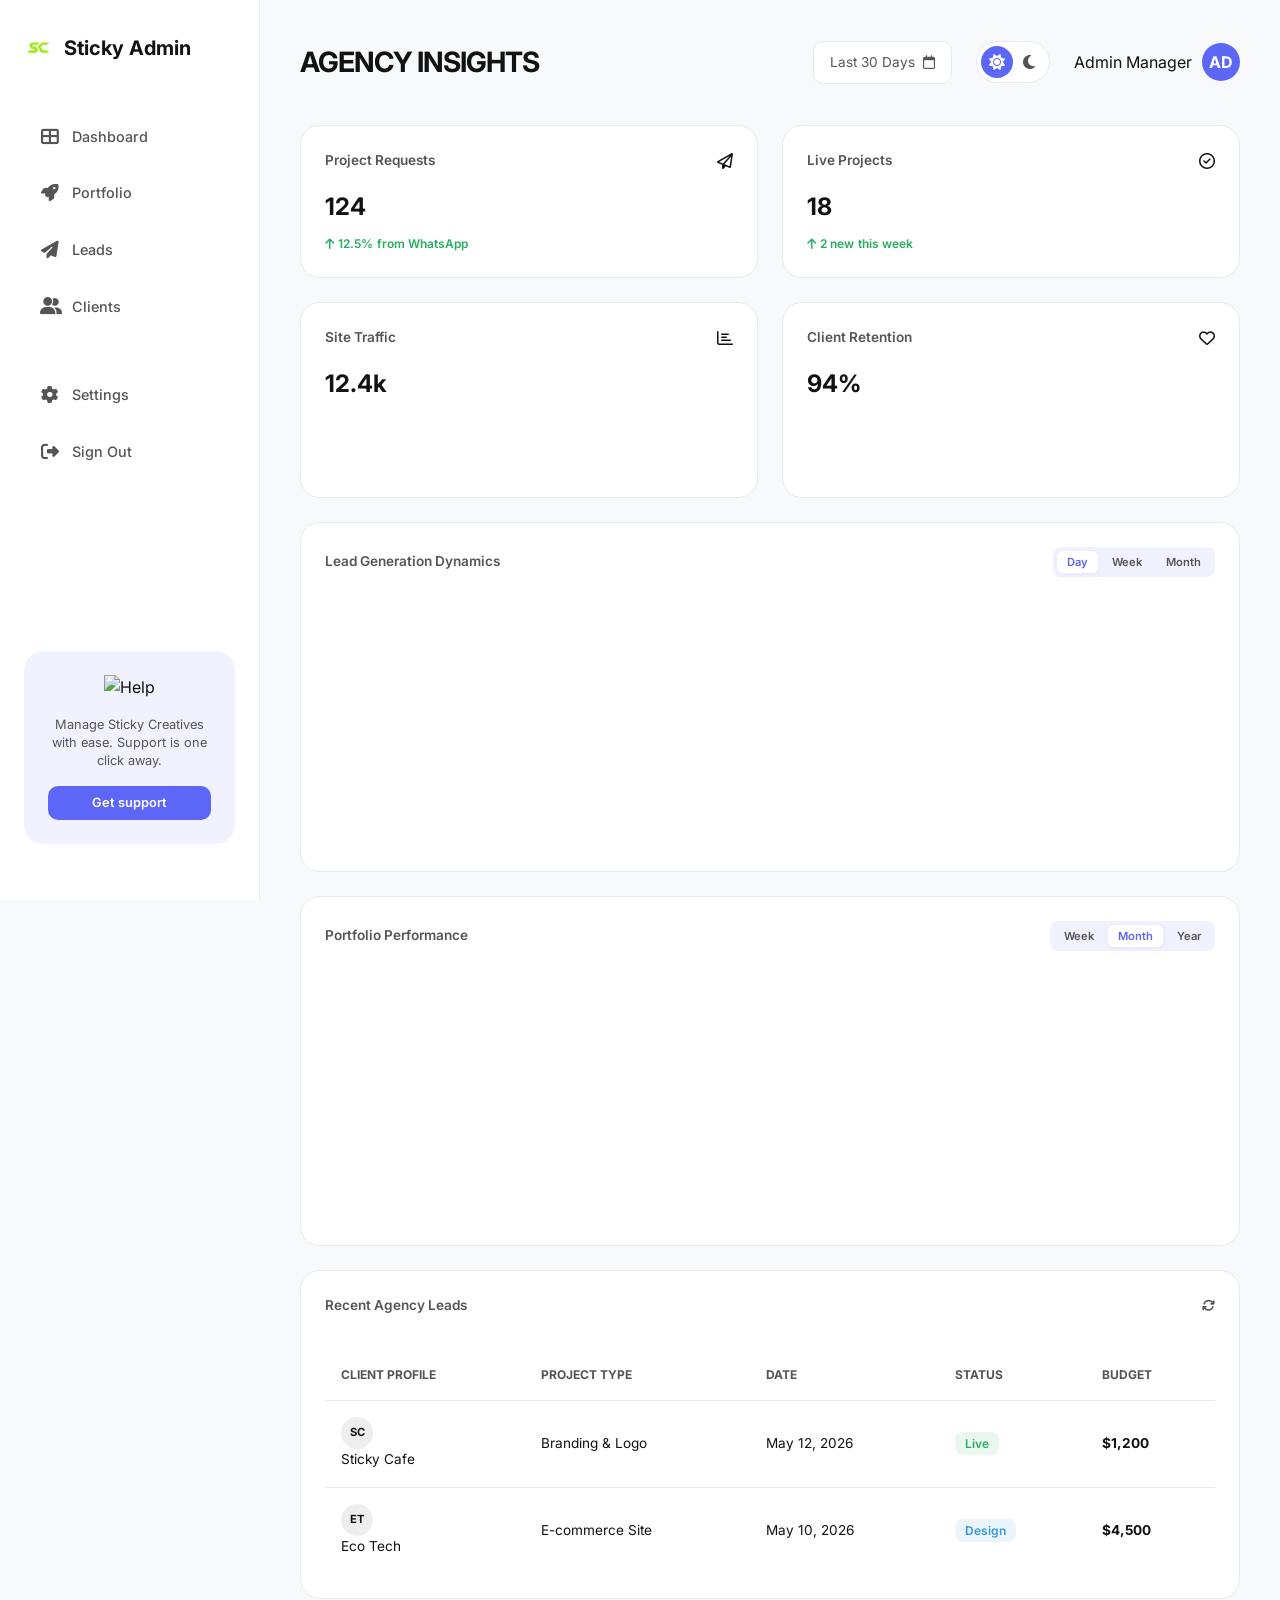
==== commit 54b11c1b: "Implement full mobile responsiveness with toggleable side-drawer and adaptive grid layout" ====
--- a/admin-dashboard.html
+++ b/admin-dashboard.html
@@ -469,10 +469,83 @@
         .status-processed { background: rgba(52, 152, 219, 0.1); color: #3498DB; }
         .status-cancelled { background: rgba(231, 76, 60, 0.1); color: #E74C3C; }
 
-        .user-cell {
-            display: flex;
+        /* Responsive Styles */
+        @media (max-width: 1024px) {
+            .sidebar {
+                width: 70px;
+                padding: 1rem 0.5rem;
+            }
+            .sidebar .logo span, 
+            .sidebar .nav-link span,
+            .sidebar .sidebar-bottom {
+                display: none;
+            }
+            .sidebar .nav-link {
+                justify-content: center;
+                padding: 0.8rem;
+            }
+            .main-container {
+                margin-left: 70px;
+            }
+        }
+
+        @media (max-width: 768px) {
+            .sidebar {
+                transform: translateX(-100%);
+                width: 260px;
+                z-index: 2000;
+                transition: transform 0.3s cubic-bezier(0.4, 0, 0.2, 1);
+            }
+            .sidebar.mobile-active {
+                transform: translateX(0);
+            }
+            .sidebar .logo span, 
+            .sidebar .nav-link span,
+            .sidebar .sidebar-bottom {
+                display: flex;
+            }
+            .main-container {
+                margin-left: 0;
+                padding: 1rem;
+            }
+            .header {
+                padding: 1rem;
+            }
+            .header-actions .date-picker,
+            .header-actions .user-profile span {
+                display: none;
+            }
+            .dashboard-grid {
+                grid-template-columns: 1fr !important;
+            }
+            .card-sales, .card-activity, .card-table {
+                grid-column: span 1 !important;
+            }
+            .mobile-toggle {
+                display: flex !important;
+            }
+        }
+
+        .mobile-toggle {
+            display: none;
+            width: 40px;
+            height: 40px;
             align-items: center;
-            gap: 10px;
+            justify-content: center;
+            background: var(--nav-active-bg);
+            border-radius: 10px;
+            cursor: pointer;
+            color: var(--accent-primary);
+            margin-right: 15px;
+        }
+
+        .overlay-active .main-container::after {
+            content: '';
+            position: fixed;
+            inset: 0;
+            background: rgba(0,0,0,0.5);
+            backdrop-filter: blur(4px);
+            z-index: 1500;
         }
 
         .user-cell img {
@@ -557,7 +630,10 @@
 
     <main class="main-container">
         <header class="header">
-            <div class="header-title">
+            <div class="header-title" style="display: flex; align-items: center;">
+                <div class="mobile-toggle" onclick="toggleSidebar()">
+                    <i class="fas fa-bars"></i>
+                </div>
                 <h1>Agency Insights</h1>
             </div>
             <div class="header-actions">
@@ -583,7 +659,7 @@
         <div id="dashboard-view" class="view-section active">
             <div class="dashboard-grid">
                 <!-- Row 1 -->
-                <div class="card card-orders">
+                <div class="card card-orders" onclick="showDetail('requests')">
                     <div class="card-header">
                         <span class="card-title">Project Requests</span>
                         <i class="far fa-paper-plane"></i>
@@ -594,7 +670,7 @@
                     </div>
                 </div>
 
-                <div class="card card-approved">
+                <div class="card card-approved" onclick="showDetail('live')">
                     <div class="card-header">
                         <span class="card-title">Live Projects</span>
                         <i class="far fa-check-circle"></i>
@@ -605,7 +681,7 @@
                     </div>
                 </div>
 
-                <div class="card card-users">
+                <div class="card card-users" onclick="showDetail('traffic')">
                     <div class="card-header">
                         <span class="card-title">Site Traffic</span>
                         <i class="far fa-chart-bar"></i>
@@ -616,7 +692,7 @@
                     </div>
                 </div>
 
-                <div class="card card-subscriptions">
+                <div class="card card-subscriptions" onclick="showDetail('retention')">
                     <div class="card-header">
                         <span class="card-title">Client Retention</span>
                         <i class="far fa-heart"></i>
@@ -628,10 +704,10 @@
                 </div>
 
                 <!-- Row 2 -->
-                <div class="card card-sales">
+                <div class="card card-sales" onclick="showChartDetail('sales')">
                     <div class="card-header">
                         <span class="card-title">Lead Generation Dynamics</span>
-                        <div class="time-controls">
+                        <div class="time-controls" onclick="event.stopPropagation()">
                             <button class="time-btn active" onclick="updateSalesData('day')">Day</button>
                             <button class="time-btn" onclick="updateSalesData('week')">Week</button>
                             <button class="time-btn" onclick="updateSalesData('month')">Month</button>
@@ -642,7 +718,7 @@
                     </div>
                 </div>
 
-                <div class="card card-activity">
+                <div class="card card-activity" onclick="showChartDetail('portfolio')">
                     <div class="card-header">
                         <span class="card-title">Portfolio Performance</span>
                         <div class="time-controls">
@@ -708,14 +784,14 @@
         <div id="portfolio-view" class="view-section">
             <div class="header" style="margin-bottom: 1.5rem;">
                 <h2 style="font-size: 1.5rem;">Portfolio Management</h2>
-                <button class="btn-help" style="width: auto; padding: 0.6rem 1.5rem;" onclick="document.getElementById('upload-modal').style.display='flex'">+ Add New Work</button>
-            </div>
-            
-            <div class="card" style="margin-bottom: 2rem;">
-                <div class="upload-zone" onclick="document.getElementById('upload-modal').style.display='flex'">
+                <button class="btn-help" style="width: auto; padding: 0.6rem 1.5rem;" onclick="showView('upload')">+ Add New Work</button>
+            </div>
+            
+            <div class="card" style="margin-bottom: 2rem; cursor: pointer;" onclick="showView('upload')">
+                <div class="upload-zone">
                     <i class="fas fa-cloud-upload-alt" style="font-size: 3rem; color: var(--accent-primary); margin-bottom: 1rem;"></i>
                     <h3>Upload New Project Image</h3>
-                    <p>Drag and drop or click to browse files</p>
+                    <p>Click here to open the upload page</p>
                 </div>
             </div>
 
@@ -807,6 +883,114 @@
             </div>
         </div>
 
+        <!-- Client Projects Detail View -->
+        <div id="client-projects-view" class="view-section">
+            <div class="header" style="margin-bottom: 2rem;">
+                <button class="btn-help" style="width: auto; padding: 0.6rem 1.2rem;" onclick="showView('clients')"><i class="fas fa-arrow-left"></i> Back to Clients</button>
+                <h2 id="detail-client-name" style="margin-left: 1.5rem;">Client Projects</h2>
+            </div>
+            
+            <div class="dashboard-grid" id="client-projects-list">
+                <!-- Projects will be injected here -->
+            </div>
+        </div>
+
+        <!-- Data Detail View (for Metric Cards) -->
+        <div id="data-detail-view" class="view-section">
+            <div class="header" style="margin-bottom: 2rem;">
+                <button class="btn-help" style="width: auto; padding: 0.6rem 1.2rem;" onclick="showView('dashboard')"><i class="fas fa-arrow-left"></i> Back to Dashboard</button>
+                <h2 id="detail-data-title" style="margin-left: 1.5rem;">Data Insights</h2>
+            </div>
+            
+            <div id="detail-data-content">
+                <!-- Dynamic cards list injected here -->
+            </div>
+        </div>
+
+        <!-- Chart Detail View (Full Screen Graph) -->
+        <div id="chart-detail-view" class="view-section">
+            <div class="header" style="margin-bottom: 2rem;">
+                <button class="btn-help" style="width: auto; padding: 0.6rem 1.2rem;" onclick="showView('dashboard')"><i class="fas fa-arrow-left"></i> Back to Dashboard</button>
+                <h2 id="detail-chart-title" style="margin-left: 1.5rem;">Advanced Analytics</h2>
+                <div class="time-controls" style="margin-left: auto;">
+                    <select id="chart-type-selector" class="form-control" style="width: 150px; padding: 0.4rem;" onchange="changeChartType()">
+                        <option value="line">Line Chart</option>
+                        <option value="bar" selected>Bar Chart</option>
+                        <option value="radar">Radar Chart</option>
+                    </select>
+                </div>
+            </div>
+            
+            <div class="card" style="height: 500px; padding: 2rem;">
+                <canvas id="detailChart"></canvas>
+            </div>
+        </div>
+
+        <!-- Upload Page View -->
+        <div id="upload-view" class="view-section">
+            <div class="header" style="margin-bottom: 2rem;">
+                <button class="btn-help" style="width: auto; padding: 0.6rem 1.2rem;" onclick="showView('portfolio')"><i class="fas fa-arrow-left"></i> Back to Portfolio</button>
+                <h2 style="margin-left: 1.5rem;">Add New Project</h2>
+            </div>
+            <div class="card" style="max-width: 600px; padding: 3rem;">
+                <div class="form-group">
+                    <label>Project Title</label>
+                    <input type="text" class="form-control" placeholder="e.g. Modern Branding">
+                </div>
+                <div class="form-group">
+                    <label>Category</label>
+                    <select class="form-control">
+                        <option>Web Design</option>
+                        <option>Branding</option>
+                        <option>Social Media</option>
+                    </select>
+                </div>
+                <div class="upload-zone" style="margin-bottom: 2rem;">
+                    <i class="fas fa-image" style="font-size: 3rem; color: var(--accent-primary); margin-bottom: 1rem;"></i>
+                    <p>Click to upload project cover image</p>
+                </div>
+                <button class="btn-help" style="width: 100%; padding: 1rem;" onclick="alert('Project published successfully!'); showView('portfolio');">Publish to Portfolio</button>
+            </div>
+        </div>
+
+        <!-- Calendar Page View -->
+        <div id="calendar-view" class="view-section">
+            <div class="header" style="margin-bottom: 2rem;">
+                <button class="btn-help" style="width: auto; padding: 0.6rem 1.2rem;" onclick="showView('dashboard')"><i class="fas fa-arrow-left"></i> Back to Dashboard</button>
+                <h2 style="margin-left: 1.5rem;">Select Reporting Period</h2>
+            </div>
+            <div class="card" style="max-width: 800px;">
+                <div style="display: grid; grid-template-columns: repeat(auto-fill, minmax(150px, 1fr)); gap: 1.5rem; padding: 2rem;">
+                    <button class="btn-help" style="width: auto; height: 100px; font-size: 1.1rem;" onclick="selectDate('May 2026')">May 2026</button>
+                    <button class="btn-help" style="width: auto; height: 100px; font-size: 1.1rem;" onclick="selectDate('April 2026')">April 2026</button>
+                    <button class="btn-help" style="width: auto; height: 100px; font-size: 1.1rem;" onclick="selectDate('March 2026')">March 2026</button>
+                    <button class="btn-help" style="width: auto; height: 100px; font-size: 1.1rem;" onclick="selectDate('Feb 2026')">Feb 2026</button>
+                    <button class="btn-help" style="width: auto; height: 100px; font-size: 1.1rem;" onclick="selectDate('Jan 2026')">Jan 2026</button>
+                    <button class="btn-help" style="width: auto; height: 100px; font-size: 1.1rem;" onclick="selectDate('Q1 2026')">Q1 2026</button>
+                </div>
+            </div>
+        </div>
+
+        <!-- Support Page View -->
+        <div id="support-view" class="view-section">
+            <div class="header" style="margin-bottom: 2rem;">
+                <button class="btn-help" style="width: auto; padding: 0.6rem 1.2rem;" onclick="showView('dashboard')"><i class="fas fa-arrow-left"></i> Back to Dashboard</button>
+                <h2 style="margin-left: 1.5rem;">Help & Support</h2>
+            </div>
+            <div class="card" style="max-width: 600px; text-align: center; padding: 4rem 3rem;">
+                <i class="fas fa-headset" style="font-size: 4rem; color: var(--accent-primary); margin-bottom: 2rem;"></i>
+                <h2>How can we help?</h2>
+                <p style="color: var(--text-muted); margin: 1.5rem 0 2.5rem;">Sticky Creatives support is available 24/7. Click below to generate a priority support ticket.</p>
+                <button class="btn-help" style="width: 100%; padding: 1.2rem;" onclick="generateTicket()">Create Priority Support Ticket</button>
+                
+                <div id="ticket-success" style="display: none; margin-top: 3rem; animation: fadeIn 0.4s ease-out;">
+                    <i class="fas fa-check-circle" style="font-size: 3rem; color: var(--accent-success); margin-bottom: 1rem;"></i>
+                    <h3>Ticket Created Successfully!</h3>
+                    <p style="color: var(--text-muted); margin-top: 0.5rem;">Your Ticket ID: <strong id="ticket-id-display">STK-0000</strong></p>
+                    <p style="font-size: 0.9rem; margin-top: 1rem;">We'll contact you via your registered admin email.</p>
+                </div>
+            </div>
+        </div>
         <!-- Settings View -->
         <div id="settings-view" class="view-section">
             <h2 style="margin-bottom: 1.5rem;">Agency Settings</h2>
@@ -823,7 +1007,7 @@
                     <label>WhatsApp Integration Number</label>
                     <input type="text" class="form-control" value="+254 700 000 000">
                 </div>
-                <button class="btn-help" style="width: auto; padding: 0.8rem 2rem;">Save Changes</button>
+                <button class="btn-help" style="width: auto; padding: 0.8rem 2rem;" onclick="alert('Settings saved!')">Save Changes</button>
             </div>
         </div>
     </main>
@@ -1098,25 +1282,210 @@
             event.target.classList.add('active');
         }
 
+        let detailChartInstance = null;
+        let currentChartId = '';
+
+        function showDetail(type) {
+            const container = document.getElementById('detail-data-content');
+            const titleEl = document.getElementById('detail-data-title');
+            
+            const details = {
+                requests: { 
+                    title: "Project Requests", 
+                    items: [
+                        { label: "Logo Design", meta: "Sticky Cafe", time: "2h ago", icon: "fa-palette" },
+                        { label: "Web Overhaul", meta: "Eco Tech", time: "5h ago", icon: "fa-code" },
+                        { label: "Social Media", meta: "Art Loft", time: "1d ago", icon: "fa-share-alt" }
+                    ]
+                },
+                live: { 
+                    title: "Live Projects", 
+                    items: [
+                        { label: "E-commerce App", meta: "Vortex", time: "85%", icon: "fa-mobile-alt" },
+                        { label: "Branding", meta: "Green Space", time: "90%", icon: "fa-brush" },
+                        { label: "SEO Campaign", meta: "Tech Nova", time: "40%", icon: "fa-search" }
+                    ]
+                },
+                traffic: { 
+                    title: "Traffic Sources", 
+                    items: [
+                        { label: "Google Search", meta: "Organic", time: "45%", icon: "fa-google" },
+                        { label: "Direct Visit", meta: "Direct", time: "25%", icon: "fa-link" },
+                        { label: "WhatsApp", meta: "Social", time: "20%", icon: "fa-whatsapp" }
+                    ]
+                },
+                retention: { 
+                    title: "Client Retention", 
+                    items: [
+                        { label: "Returning Clients", meta: "Retention", time: "85%", icon: "fa-user-check" },
+                        { label: "New Referrals", meta: "Growth", time: "15%", icon: "fa-user-plus" },
+                        { label: "Satisfaction", meta: "Rating", time: "98%", icon: "fa-star" }
+                    ]
+                }
+            };
+
+            const info = details[type];
+            titleEl.innerText = info.title;
+            
+            container.innerHTML = `
+                <div style="max-width: 600px; margin: 0 auto; display: grid; gap: 1rem;">
+                    ${info.items.map(i => `
+                        <div class="card" style="display: flex; align-items: center; gap: 1.5rem; padding: 1.2rem; cursor: default;">
+                            <div style="width: 45px; height: 45px; border-radius: 12px; background: var(--nav-active-bg); display: flex; align-items: center; justify-content: center; color: var(--accent-primary);">
+                                <i class="fas ${i.icon}"></i>
+                            </div>
+                            <div style="flex: 1;">
+                                <div style="font-weight: 700; color: var(--text-main);">${i.label}</div>
+                                <div style="font-size: 0.8rem; color: var(--text-muted);">${i.meta}</div>
+                            </div>
+                            <div style="text-align: right;">
+                                <div style="font-weight: 600; color: var(--accent-primary); font-size: 0.9rem;">${i.time}</div>
+                            </div>
+                        </div>
+                    `).join('')}
+                </div>
+            `;
+            
+            showView('data-detail');
+        }
+
+        function showChartDetail(chartId) {
+            currentChartId = chartId;
+            const titleEl = document.getElementById('detail-chart-title');
+            titleEl.innerText = chartId === 'sales' ? "Lead Generation Dynamics - Advanced View" : "Portfolio Performance - Advanced View";
+            
+            showView('chart-detail');
+            
+            // Wait for animation
+            setTimeout(() => {
+                renderDetailChart('bar');
+            }, 400);
+        }
+
+        function renderDetailChart(type) {
+            const ctx = document.getElementById('detailChart').getContext('2d');
+            const isDark = document.body.getAttribute('data-theme') === 'dark';
+            const gridColor = isDark ? '#242831' : '#E8EBF1';
+            const textColor = isDark ? '#9499A5' : '#8E95A2';
+
+            if (detailChartInstance) detailChartInstance.destroy();
+
+            const data = currentChartId === 'sales' ? salesData.month : activityData.year;
+            const labels = currentChartId === 'sales' ? ['Jan', 'Feb', 'Mar', 'Apr', 'May', 'Jun', 'Jul'] : ['2020', '2021', '2022', '2023', '2024', '2025', '2026'];
+
+            detailChartInstance = new Chart(ctx, {
+                type: type,
+                data: {
+                    labels: labels,
+                    datasets: [{
+                        label: 'Detailed Metrics',
+                        data: data,
+                        backgroundColor: type === 'line' ? 'transparent' : '#5C67F7',
+                        borderColor: '#5C67F7',
+                        borderWidth: 3,
+                        pointRadius: type === 'line' ? 5 : 0,
+                        tension: 0.4
+                    }]
+                },
+                options: {
+                    responsive: true,
+                    maintainAspectRatio: false,
+                    plugins: { legend: { display: true, labels: { color: textColor } } },
+                    scales: {
+                        y: { grid: { color: gridColor }, ticks: { color: textColor } },
+                        x: { grid: { display: false }, ticks: { color: textColor } }
+                    }
+                }
+            });
+        }
+
+        function changeChartType() {
+            const type = document.getElementById('chart-type-selector').value;
+            renderDetailChart(type);
+        }
+
         function showClientProjects(clientName) {
-            alert("Showing all projects for: " + clientName + "\n\n1. " + clientName + " Branding\n2. " + clientName + " Web Development\n3. " + clientName + " UI Design");
+            const container = document.getElementById('client-projects-list');
+            const nameEl = document.getElementById('detail-client-name');
+            
+            nameEl.innerText = clientName + " Projects";
+            container.innerHTML = ''; 
+            
+            const projects = [
+                { title: "Branding & Identity", date: "May 2026", status: "Live", icon: "fa-palette" },
+                { title: "E-commerce Platform", date: "Apr 2026", status: "Design", icon: "fa-code" },
+                { title: "UI/UX Optimization", date: "Mar 2026", status: "Planning", icon: "fa-layer-group" }
+            ];
+            
+            projects.forEach(p => {
+                const card = document.createElement('div');
+                card.className = 'card';
+                card.innerHTML = `
+                    <div class="card-header">
+                        <span class="card-title">${p.title}</span>
+                        <i class="fas ${p.icon}"></i>
+                    </div>
+                    <div class="card-value" style="font-size: 1.2rem; margin: 10px 0;">${clientName} ${p.title}</div>
+                    <div class="card-trend" style="color: var(--text-muted);">
+                        <i class="far fa-calendar"></i> ${p.date}
+                        <span class="status-badge status-delivered" style="margin-left: 10px;">${p.status}</span>
+                    </div>
+                `;
+                container.appendChild(card);
+            });
+            
+            showView('client-projects');
         }
 
         function openCalendar() {
-            document.getElementById('calendar-modal').style.display = 'flex';
+            showView('calendar');
         }
 
         function selectDate(dateStr) {
             document.querySelector('.date-picker span').innerText = dateStr;
-            document.getElementById('calendar-modal').style.display = 'none';
-            // Mock data update
-            alert("Dashboard data updated for: " + dateStr);
+            showView('dashboard');
         }
 
         function getSupport() {
-            const ticketId = "STK-" + Math.floor(Math.random() * 10000);
-            alert("Support Ticket Created: " + ticketId + "\n\nAn agent from Sticky Creatives will contact you shortly via email or WhatsApp.");
-        }
+            showView('support');
+        }
+
+        function generateTicket() {
+            const ticketId = "STK-" + Math.floor(Math.random() * 10000 + 1000);
+            document.getElementById('ticket-id-display').innerText = ticketId;
+            document.getElementById('ticket-success').style.display = 'block';
+        }
+
+        function toggleSidebar() {
+            document.querySelector('.sidebar').classList.toggle('mobile-active');
+            document.body.classList.toggle('overlay-active');
+        }
+
+        function closeSidebar() {
+            document.querySelector('.sidebar').classList.remove('mobile-active');
+            document.body.classList.remove('overlay-active');
+        }
+
+        // Auto-close sidebar on mobile after clicking a link
+        const originalShowView = showView;
+        showView = function(viewId) {
+            originalShowView(viewId);
+            if (window.innerWidth <= 768) {
+                closeSidebar();
+            }
+        };
+
+        // Close sidebar when clicking outside on mobile
+        document.addEventListener('click', (e) => {
+            const sidebar = document.querySelector('.sidebar');
+            const toggle = document.querySelector('.mobile-toggle');
+            if (window.innerWidth <= 768 && 
+                sidebar.classList.contains('mobile-active') && 
+                !sidebar.contains(e.target) && 
+                !toggle.contains(e.target)) {
+                closeSidebar();
+            }
+        });
 
         function logout(e) {
             e.preventDefault();
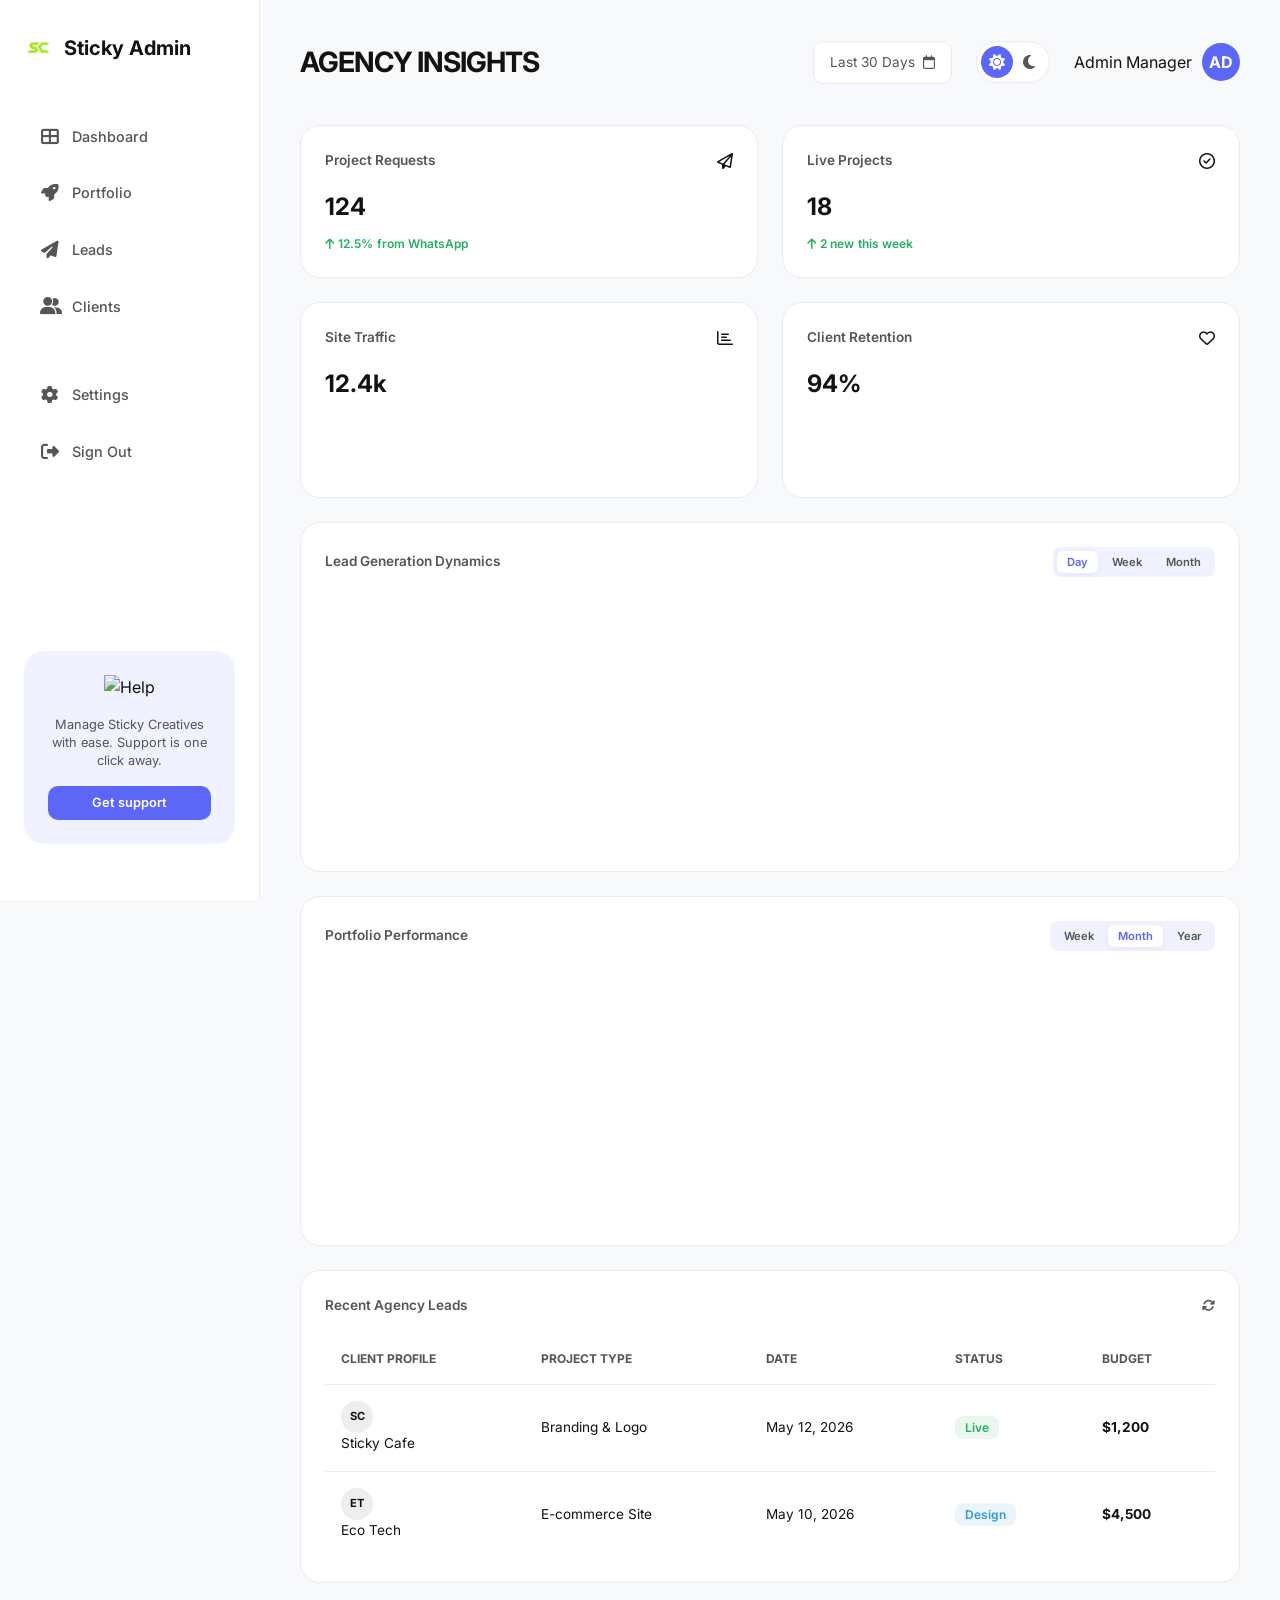
==== commit a482455d: "Further refine mobile dashboard aesthetics: reduce card padding, scale metric values, and optimize h" ====
--- a/admin-dashboard.html
+++ b/admin-dashboard.html
@@ -506,10 +506,22 @@
             }
             .main-container {
                 margin-left: 0;
-                padding: 1rem;
+                padding: 1rem 0.75rem; /* Tighter padding for mobile */
             }
             .header {
                 padding: 1rem;
+                flex-direction: column;
+                align-items: flex-start;
+                gap: 10px;
+            }
+            .header-title h1 {
+                font-size: 1.25rem; /* Smaller heading */
+            }
+            .header-actions {
+                width: 100%;
+                justify-content: space-between;
+                border-top: 1px solid var(--border-color);
+                padding-top: 10px;
             }
             .header-actions .date-picker,
             .header-actions .user-profile span {
@@ -517,12 +529,29 @@
             }
             .dashboard-grid {
                 grid-template-columns: 1fr !important;
+                gap: 1rem;
             }
             .card-sales, .card-activity, .card-table {
                 grid-column: span 1 !important;
             }
+            .card {
+                padding: 1rem; /* Reduced card padding on mobile */
+            }
+            .card-value {
+                font-size: 1.5rem; /* Scaled down metric values */
+            }
             .mobile-toggle {
                 display: flex !important;
+            }
+            .data-table-wrapper {
+                overflow-x: auto; /* Enable scrolling for wide tables */
+                -webkit-overflow-scrolling: touch;
+            }
+            .view-section h2 {
+                font-size: 1.2rem;
+            }
+            #chart-detail-view .card {
+                height: 350px !important; /* Shorter charts for mobile */
             }
         }
 
@@ -737,7 +766,7 @@
                         <span class="card-title">Recent Agency Leads</span>
                         <i class="fas fa-sync" style="font-size: 0.8rem; color: var(--text-muted); cursor:pointer;"></i>
                     </div>
-                    <div style="overflow-x: auto;">
+                    <div class="data-table-wrapper">
                         <table class="data-table">
                             <thead>
                                 <tr>
